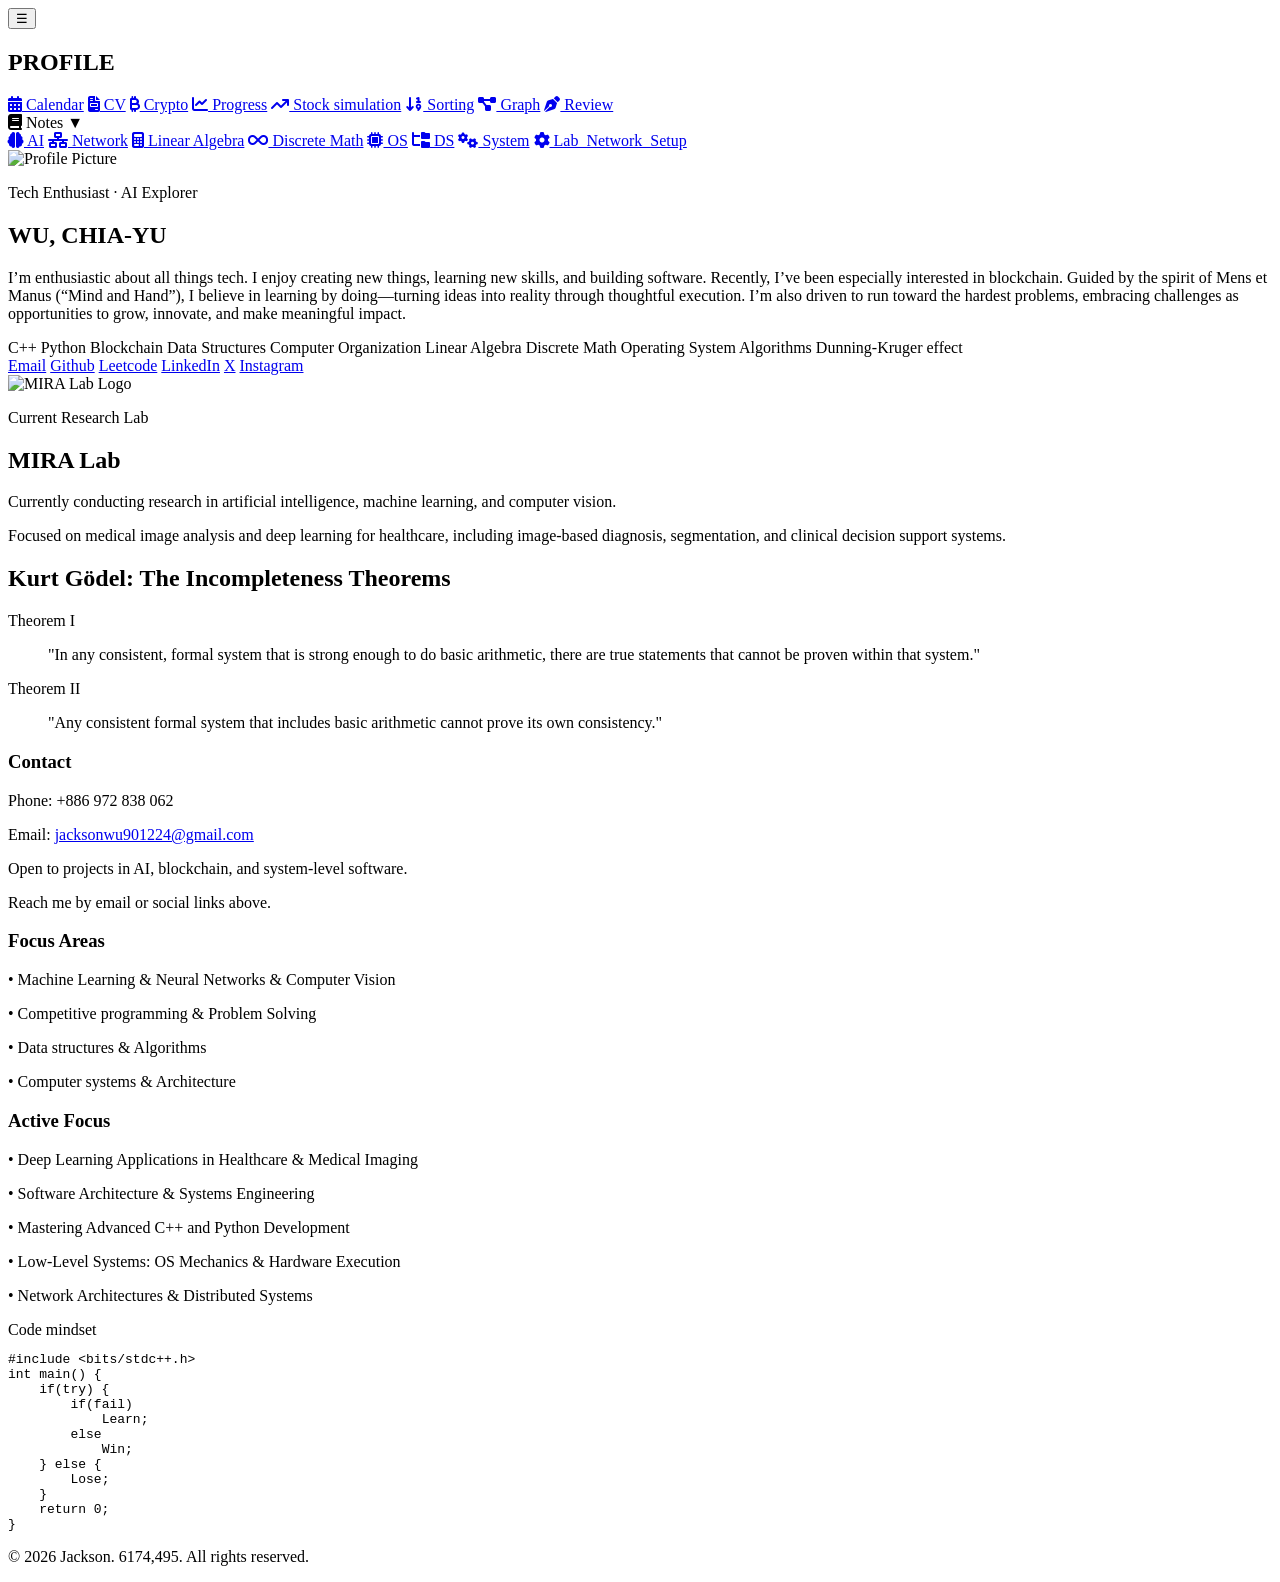
==== index.html @ 84490bc9 "lab network setup guide" ====
<!DOCTYPE html>
<html lang="zh-Hant">
<head>
    <meta charset="UTF-8">
    <meta name="viewport" content="width=device-width, initial-scale=1.0">
    <title>Profile</title>
    <link rel="icon" href="photo/kirpy-4.png">
    <link rel="stylesheet" href="css/styles.css">
    <link rel="stylesheet" href="https://cdnjs.cloudflare.com/ajax/libs/font-awesome/6.4.0/css/all.min.css">
</head>
<body>
    <div class="bg-orb orb-1"></div>
    <div class="bg-orb orb-2"></div>

    <header class="topbar">
        <button class="menu-button" onclick="toggleMenu(event)">☰</button>
        <h2>PROFILE</h2>
    </header>

    <div id="sidebar" class="sidebar">
        <a href="https://www.icloud.com/calendar/"><i class="fa-solid fa-calendar-days"></i> Calendar</a>
        <a href="html/cv.html"><i class="fa-solid fa-file-invoice"></i> CV</a>
        <a href="html/Crypto.html"><i class="fa-solid fa-bitcoin-sign"></i> Crypto</a>
        <a href="html/progress.html"><i class="fa-solid fa-chart-line"></i> Progress</a>
        <a href="html/dice.html"><i class="fa-solid fa-arrow-trend-up"></i> Stock simulation</a>
        <a href="html/sort.html"><i class="fa-solid fa-arrow-down-1-9"></i> Sorting</a>
        <a href="html/graph.html"><i class="fa-solid fa-diagram-project"></i> Graph</a>
        <a href="html/review.html"><i class="fa-solid fa-pen-nib"></i> Review</a>

        <div class="notes-section">
            <div class="notes-label" onclick="toggleNotes()">
                <i class="fa-solid fa-book"></i> Notes <span id="notes-arrow">▼</span>
            </div>
            <div id="notes-list" class="notes-list">
                <a href="notes/AI.html"><i class="fa-solid fa-brain"></i> AI</a>
                <a href="notes/network.pdf"><i class="fa-solid fa-network-wired"></i> Network</a>
                <a href="notes/LA.pdf"><i class="fa-solid fa-calculator"></i> Linear Algebra</a>
                <a href="notes/DM.pdf"><i class="fa-solid fa-infinity"></i> Discrete Math</a>
                <a href="notes/os.pdf"><i class="fa-solid fa-microchip"></i> OS</a>
                <a href="notes/DS.pdf"><i class="fa-solid fa-folder-tree"></i> DS</a>
                <a href="notes/system.pdf"><i class="fa-solid fa-gears"></i> System</a>
                <a href="notes/Lab_Network_Setup_Guide.pdf"><i class="fa-solid fa-gear"></i> Lab_Network_Setup</a>
            </div>
        </div>
    </div>

    <main id="main-content" class="main">
        <section class="hero card">
            <div class="profile-info">
                <div class="avatar-wrap">
                    <img src="photo/2026_4_25wuchiayu.jpg" alt="Profile Picture">
                    <span class="status-dot" title="Open to projects"></span>
                </div>

                <div class="hero-text">
                    <p class="eyebrow">Tech Enthusiast · AI Explorer</p>
                    <h1>WU, CHIA-YU</h1>
                    <p>
                       I’m enthusiastic about all things tech. I enjoy creating new things, learning new skills, and building software. Recently, I’ve been especially interested in blockchain. 
                       Guided by the spirit of Mens et Manus (“Mind and Hand”), I believe in learning by doing—turning ideas into reality through thoughtful execution. I’m also driven to run toward the hardest problems, 
                       embracing challenges as opportunities to grow, innovate, and make meaningful impact.
                    </p>

                    <div class="profile-meta">
                        <span class="pill">C++</span>
                        <span class="pill">Python</span>
                        <span class="pill">Blockchain</span>
                        <span class="pill">Data Structures</span>
                        <span class="pill">Computer Organization</span>
                        <span class="pill">Linear Algebra</span>
                        <span class="pill">Discrete Math</span>
                        <span class="pill">Operating System</span>
                        <span class="pill">Algorithms</span>
                        <span class="pill">Dunning-Kruger effect</span>
                    </div>

                    <div class="social-row">
                        <a class="ghost-btn" href="mailto:jacksonwu901224@gmail.com">Email</a>
                        <a class="ghost-btn" href="https://github.com/JacksonWu901224" target="_blank" rel="noopener noreferrer">Github</a>
                        <a class="ghost-btn" href="https://leetcode.com/u/JacksonWu0972/" target="_blank" rel="noopener noreferrer">Leetcode</a>
                        <a class="ghost-btn" href="https://www.linkedin.com/in/steven-wu-jr-b58956330/" target="_blank" rel="noopener noreferrer">LinkedIn</a>
                        <a class="ghost-btn" href="https://x.com/wu901224ADA" target="_blank" rel="noopener noreferrer">X</a>
                        <a class="ghost-btn" href="https://www.instagram.com/jacksonwu1224wmms/" target="_blank" rel="noopener noreferrer">Instagram</a>
                    </div>
                </div>
            </div>
        </section>

        <!-- MIRA -->
        <section class="card lab-card">
            <div class="lab-content">
                <img src="photo/MIRA.png" alt="MIRA Lab Logo" class="lab-logo">

                <div class="lab-text">
                    <p class="eyebrow">Current Research Lab</p>
                    <h2>MIRA Lab</h2>

                    <p>
                        Currently conducting research in artificial intelligence, machine learning,
                        and computer vision.
                    </p>

                    <p>
                        Focused on medical image analysis and deep learning for healthcare,
                        including image-based diagnosis, segmentation, and clinical decision support systems.
                    </p>
                </div>
            </div>
        </section>
        <!-- Kurt Gödel Theorems Card -->
        <section class="card theorem-card">
            <div class="theorem-header">
                <h2>Kurt Gödel: The Incompleteness Theorems</h2>
            </div>
            <div class="theorem-body">
                <div class="theorem-item">
                    <span class="theorem-badge">Theorem I</span>
                    <blockquote>
                        "In any consistent, formal system that is strong enough to do basic arithmetic, there are true statements that cannot be proven within that system."
                    </blockquote>
                </div>
                <div class="theorem-item">
                    <span class="theorem-badge">Theorem II</span>
                    <blockquote>
                        "Any consistent formal system that includes basic arithmetic cannot prove its own consistency."
                    </blockquote>
                </div>
            </div>
        </section>

        <section class="contact-grid">
            <div class="card contact-card">
                <h3>Contact</h3>
                <p>Phone: +886 972 838 062</p>
                <p>Email: <a href="mailto:jacksonwu901224@gmail.com">jacksonwu901224@gmail.com</a></p>
                <p>Open to projects in AI, blockchain, and system-level software.</p>
                <p>Reach me by email or social links above.</p>
            </div>

            <div class="card contact-card">
                <h3>Focus Areas</h3>
                <p>• Machine Learning & Neural Networks & Computer Vision</p>
                <p>• Competitive programming & Problem Solving</p>
                <p>• Data structures & Algorithms</p>
                <p>• Computer systems & Architecture</p>
            </div>

            <div class="card contact-card">
                <h3>Active Focus</h3>
                <p>• Deep Learning Applications in Healthcare & Medical Imaging</p>
                <p>• Software Architecture & Systems Engineering</p>
                <p>• Mastering Advanced C++ and Python Development</p>
                <p>• Low-Level Systems: OS Mechanics & Hardware Execution</p>
                <p>• Network Architectures & Distributed Systems</p>
            </div>

    <div class="card code-card">
        <div class="code-title">Code mindset</div>
        <pre><code><span class="blue">#include</span> &lt;bits/stdc++.h&gt;
<span class="blue">int</span> main() {
    if(<span class="purple">try</span>) {
        if(<span class="orange">fail</span>)
            <span class="green">Learn</span>;
        else
            <span class="bright-green">Win</span>;
    } else {
        <span class="red">Lose</span>;
    }
    return 0;
}</code></pre>
    </div>
</section>
    </main>

    <footer>
        <p>&copy; 2026 Jackson. 6174,495. All rights reserved.</p>
    </footer>

    <script src="javascript/script.js"></script>
</body>
</html>
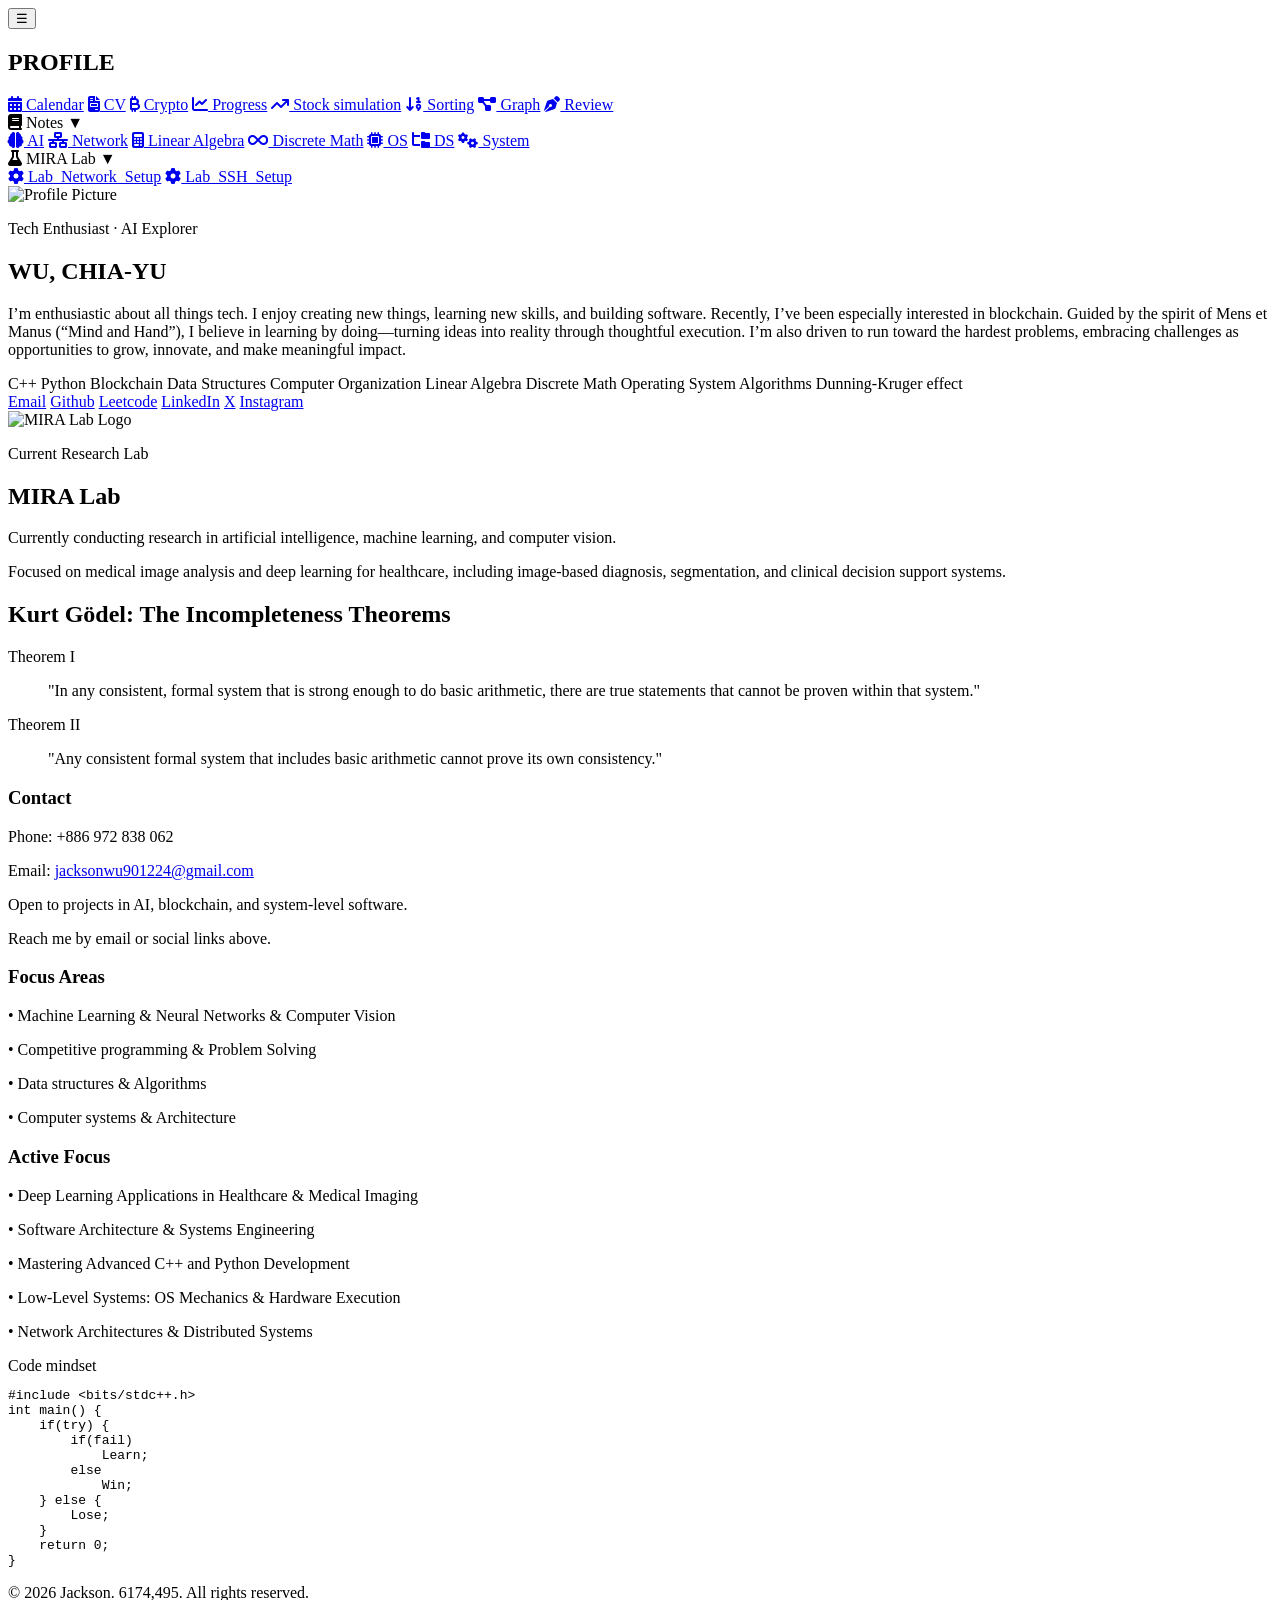
==== commit ce22e329: "add lab setup pdf" ====
--- a/index.html
+++ b/index.html
@@ -39,7 +39,14 @@
                 <a href="notes/os.pdf"><i class="fa-solid fa-microchip"></i> OS</a>
                 <a href="notes/DS.pdf"><i class="fa-solid fa-folder-tree"></i> DS</a>
                 <a href="notes/system.pdf"><i class="fa-solid fa-gears"></i> System</a>
-                <a href="notes/Lab_Network_Setup_Guide.pdf"><i class="fa-solid fa-gear"></i> Lab_Network_Setup</a>
+
+                <div class="notes-label" onclick="toggleMiraLab()">
+                    <i class="fa-solid fa-flask"></i> MIRA Lab <span id="miralab-arrow">▼</span>
+                </div>
+                <div id="miralab-list" class="notes-list">
+                    <a href="notes/Lab_Network_Setup_Guide.pdf"><i class="fa-solid fa-gear"></i> Lab_Network_Setup</a>
+                    <a href="notes/Lab_SSH_Setup_Guide.pdf"><i class="fa-solid fa-gear"></i> Lab_SSH_Setup</a>
+                </div>
             </div>
         </div>
     </div>
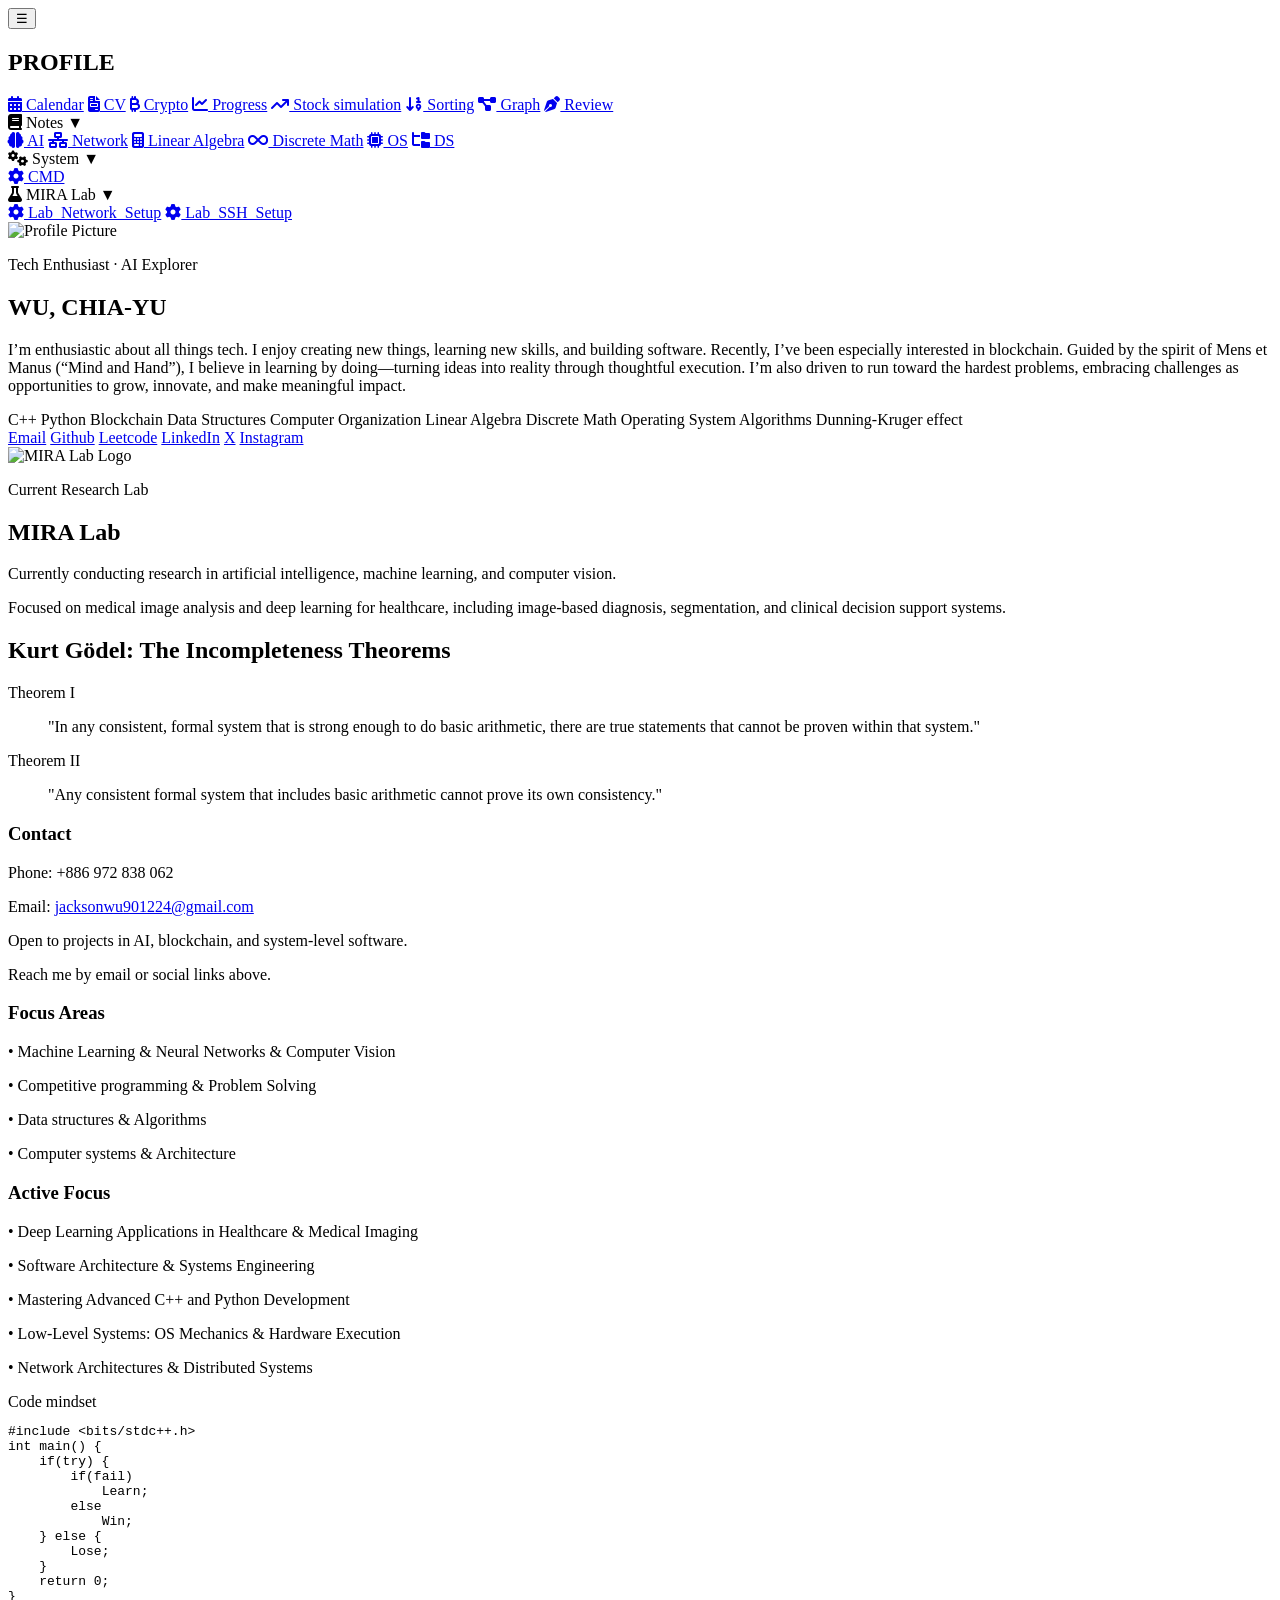
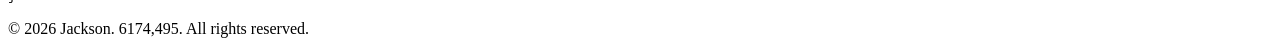
==== commit 6cdc164b: "add cmd_common_command.pdf" ====
--- a/index.html
+++ b/index.html
@@ -38,7 +38,13 @@
                 <a href="notes/DM.pdf"><i class="fa-solid fa-infinity"></i> Discrete Math</a>
                 <a href="notes/os.pdf"><i class="fa-solid fa-microchip"></i> OS</a>
                 <a href="notes/DS.pdf"><i class="fa-solid fa-folder-tree"></i> DS</a>
-                <a href="notes/system.pdf"><i class="fa-solid fa-gears"></i> System</a>
+                <div class="notes-label" onclick="toggleSystem()">
+                    <i class="fa-solid fa-gears"></i> System <span id="system-arrow">▼</span>
+                </div>
+
+                <div id="system-list" class="notes-list">
+                    <a href="notes/CMD_common_command.pdf"><i class="fa-solid fa-gear"></i> CMD </a>
+                </div>
 
                 <div class="notes-label" onclick="toggleMiraLab()">
                     <i class="fa-solid fa-flask"></i> MIRA Lab <span id="miralab-arrow">▼</span>
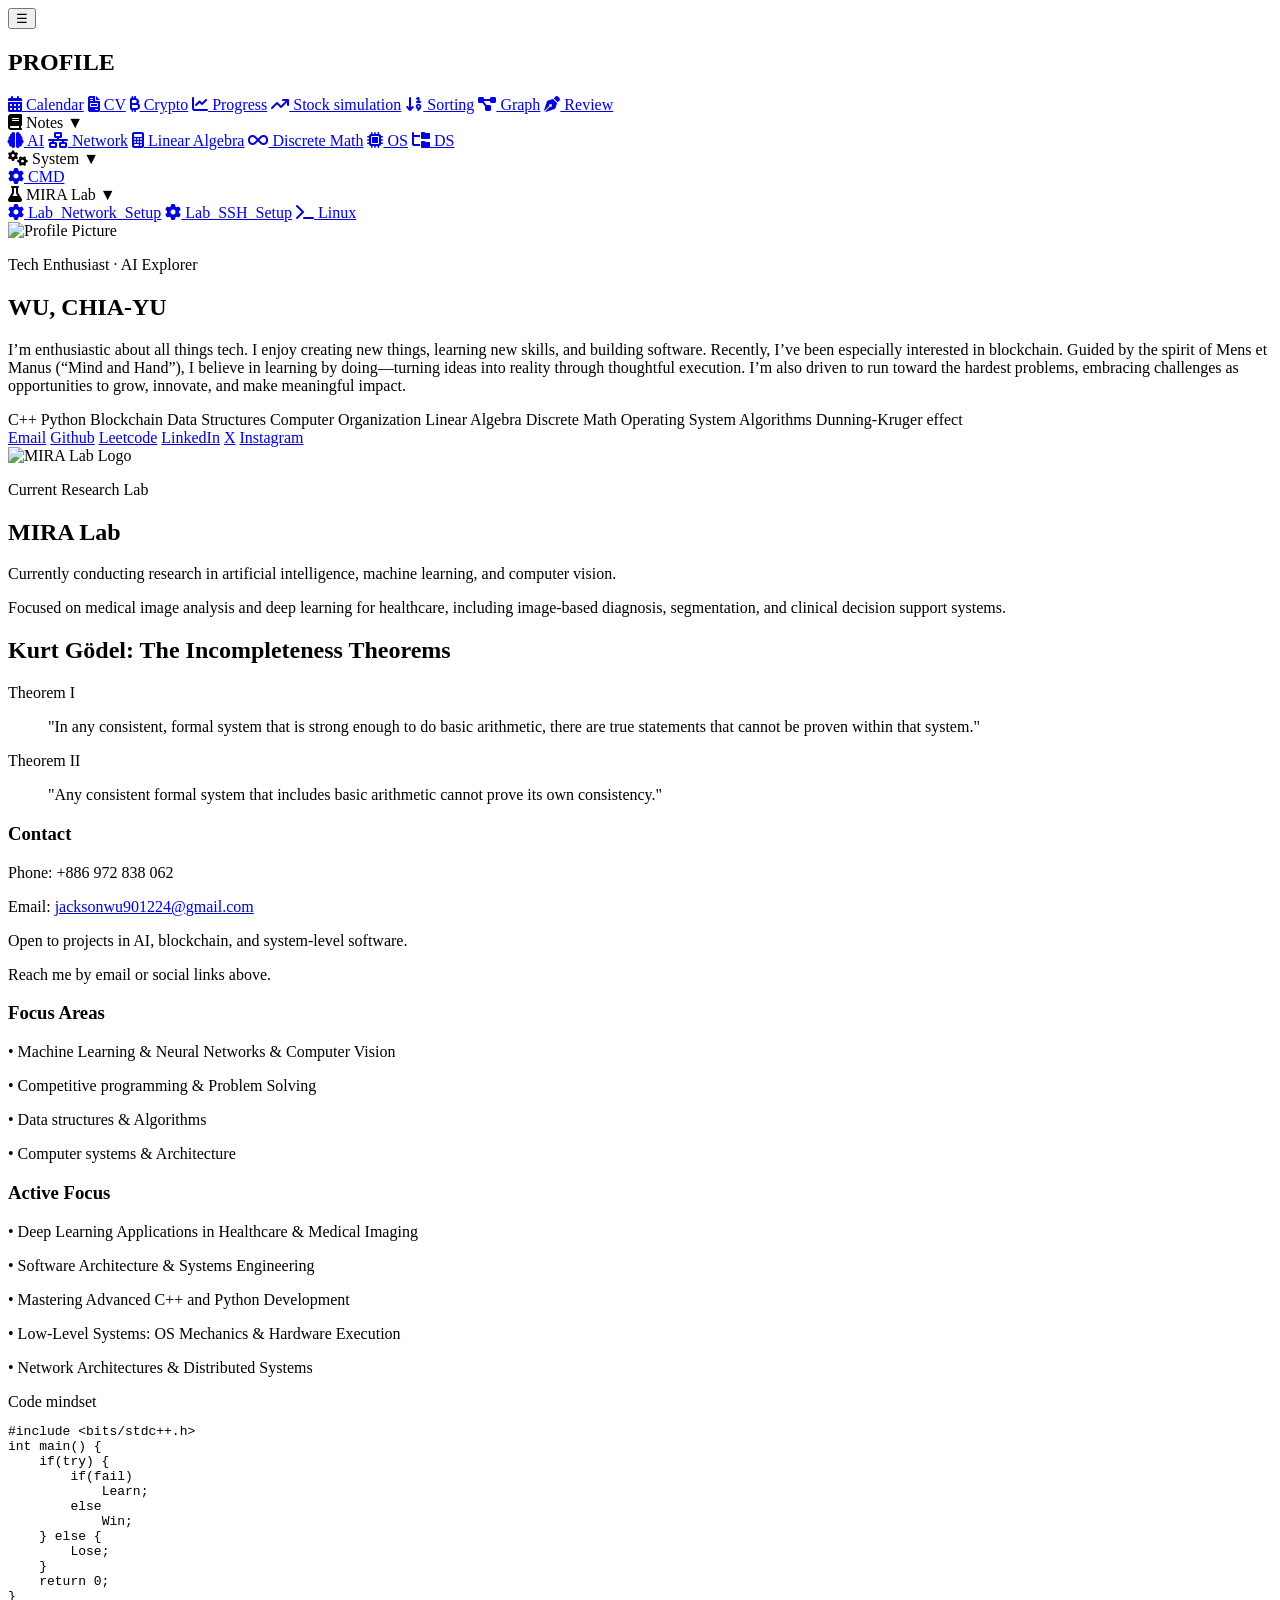
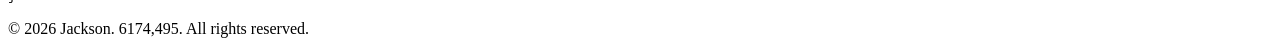
==== commit 2cda9c86: "add linux common commands" ====
--- a/index.html
+++ b/index.html
@@ -52,6 +52,7 @@
                 <div id="miralab-list" class="notes-list">
                     <a href="notes/Lab_Network_Setup_Guide.pdf"><i class="fa-solid fa-gear"></i> Lab_Network_Setup</a>
                     <a href="notes/Lab_SSH_Setup_Guide.pdf"><i class="fa-solid fa-gear"></i> Lab_SSH_Setup</a>
+                    <a href="notes/linux_common_commands.pdf"><i class="fa-solid fa-terminal"></i> Linux</a>
                 </div>
             </div>
         </div>
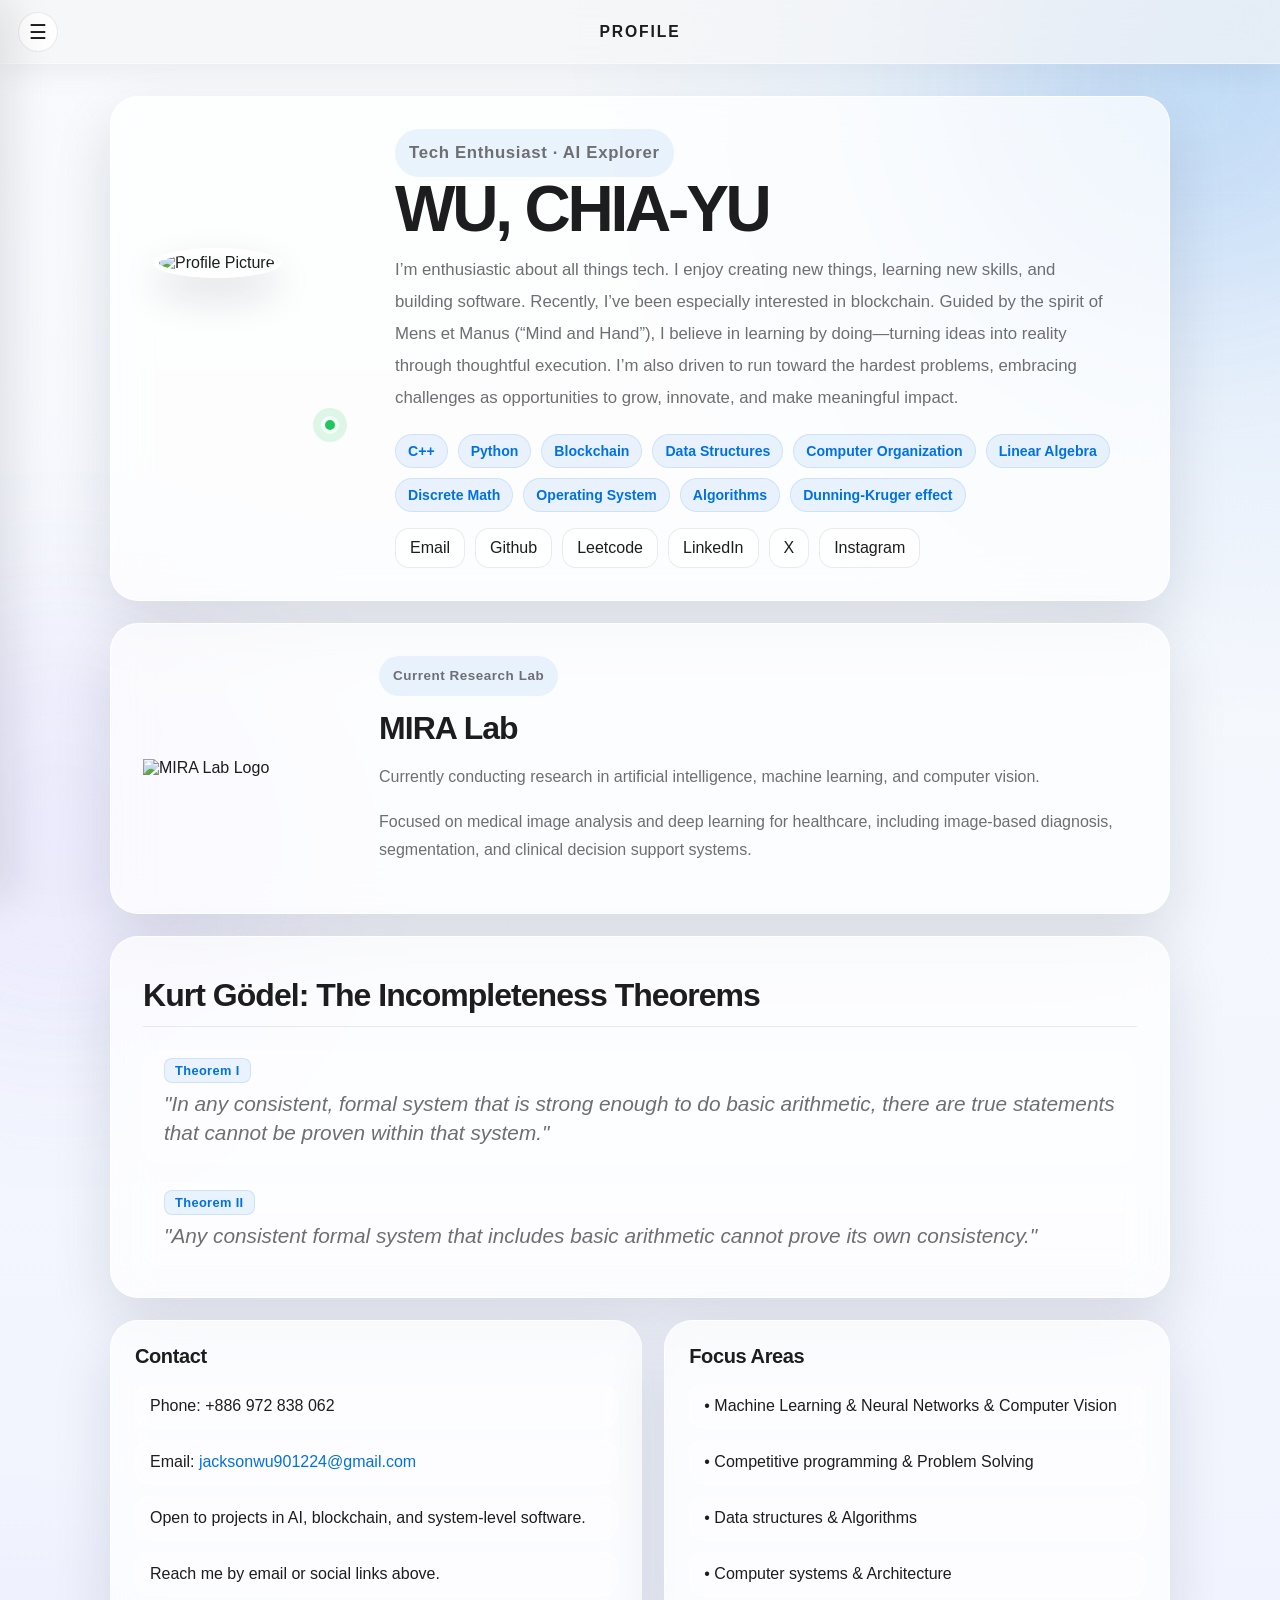
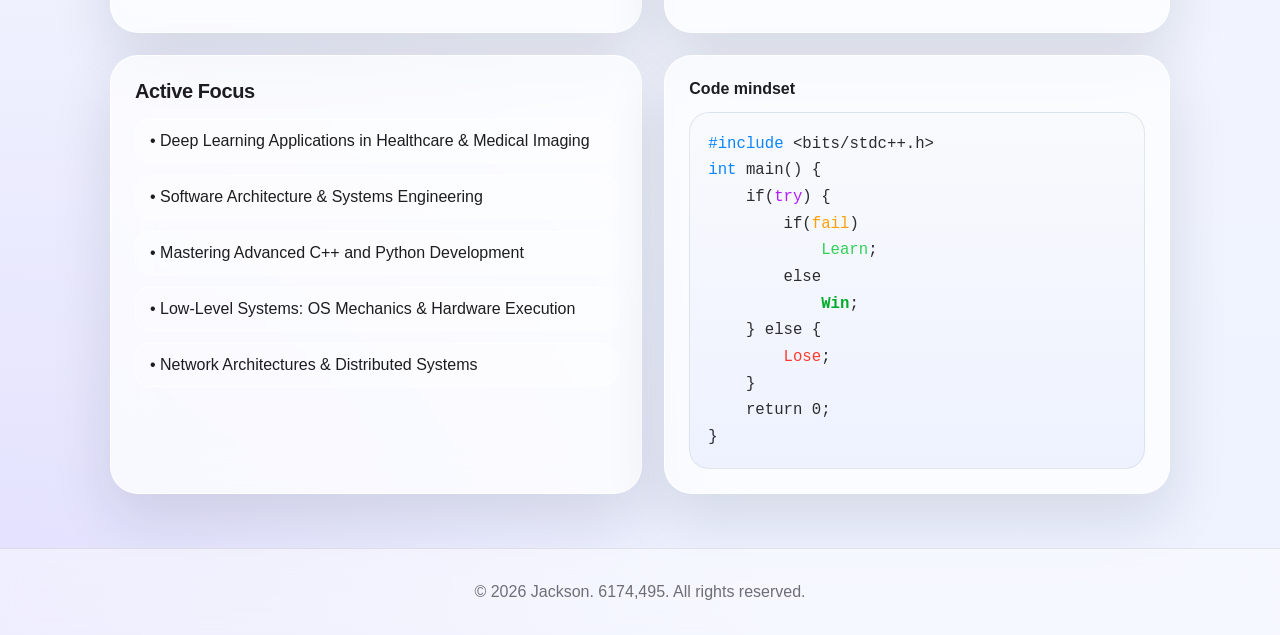
==== commit 734162d6: "redesign CV and sidebar, update to NCHU master" ====
--- a/index.html
+++ b/index.html
@@ -17,46 +17,52 @@
         <h2>PROFILE</h2>
     </header>
 
-    <div id="sidebar" class="sidebar">
-        <a href="https://www.icloud.com/calendar/"><i class="fa-solid fa-calendar-days"></i> Calendar</a>
-        <a href="html/cv.html"><i class="fa-solid fa-file-invoice"></i> CV</a>
-        <a href="html/Crypto.html"><i class="fa-solid fa-bitcoin-sign"></i> Crypto</a>
-        <a href="html/progress.html"><i class="fa-solid fa-chart-line"></i> Progress</a>
-        <a href="html/dice.html"><i class="fa-solid fa-arrow-trend-up"></i> Stock simulation</a>
-        <a href="html/sort.html"><i class="fa-solid fa-arrow-down-1-9"></i> Sorting</a>
-        <a href="html/graph.html"><i class="fa-solid fa-diagram-project"></i> Graph</a>
-        <a href="html/review.html"><i class="fa-solid fa-pen-nib"></i> Review</a>
-
-        <div class="notes-section">
-            <div class="notes-label" onclick="toggleNotes()">
-                <i class="fa-solid fa-book"></i> Notes <span id="notes-arrow">▼</span>
-            </div>
-            <div id="notes-list" class="notes-list">
-                <a href="notes/AI.html"><i class="fa-solid fa-brain"></i> AI</a>
-                <a href="notes/network.pdf"><i class="fa-solid fa-network-wired"></i> Network</a>
-                <a href="notes/LA.pdf"><i class="fa-solid fa-calculator"></i> Linear Algebra</a>
-                <a href="notes/DM.pdf"><i class="fa-solid fa-infinity"></i> Discrete Math</a>
-                <a href="notes/os.pdf"><i class="fa-solid fa-microchip"></i> OS</a>
-                <a href="notes/DS.pdf"><i class="fa-solid fa-folder-tree"></i> DS</a>
-                <div class="notes-label" onclick="toggleSystem()">
-                    <i class="fa-solid fa-gears"></i> System <span id="system-arrow">▼</span>
-                </div>
-
-                <div id="system-list" class="notes-list">
-                    <a href="notes/CMD_common_command.pdf"><i class="fa-solid fa-gear"></i> CMD </a>
-                </div>
-
-                <div class="notes-label" onclick="toggleMiraLab()">
-                    <i class="fa-solid fa-flask"></i> MIRA Lab <span id="miralab-arrow">▼</span>
-                </div>
-                <div id="miralab-list" class="notes-list">
-                    <a href="notes/Lab_Network_Setup_Guide.pdf"><i class="fa-solid fa-gear"></i> Lab_Network_Setup</a>
-                    <a href="notes/Lab_SSH_Setup_Guide.pdf"><i class="fa-solid fa-gear"></i> Lab_SSH_Setup</a>
-                    <a href="notes/linux_common_commands.pdf"><i class="fa-solid fa-terminal"></i> Linux</a>
-                </div>
+    <aside id="sidebar" class="sidebar" aria-label="Site menu">
+        <div class="side-profile">
+            <img src="photo/2026_4_25wuchiayu.jpg" alt="">
+            <div>
+                <strong>WU, CHIA-YU</strong>
+                <span>M.S. · NCHU CSIE · MIRA Lab</span>
             </div>
         </div>
-    </div>
+
+        <nav class="side-nav">
+            <p class="side-label">Main</p>
+            <a href="html/cv.html"><i class="fa-solid fa-file-invoice"></i><span>CV</span></a>
+            <a href="https://www.icloud.com/calendar/"><i class="fa-solid fa-calendar-days"></i><span>Calendar</span></a>
+
+            <p class="side-label">Projects</p>
+            <a href="html/Crypto.html"><i class="fa-solid fa-bitcoin-sign"></i><span>Crypto</span></a>
+            <a href="html/progress.html"><i class="fa-solid fa-chart-line"></i><span>Progress</span></a>
+            <a href="html/dice.html"><i class="fa-solid fa-arrow-trend-up"></i><span>Stock simulation</span></a>
+            <a href="html/sort.html"><i class="fa-solid fa-arrow-down-1-9"></i><span>Sorting</span></a>
+            <a href="html/graph.html"><i class="fa-solid fa-diagram-project"></i><span>Graph</span></a>
+            <a href="html/review.html"><i class="fa-solid fa-pen-nib"></i><span>Review</span></a>
+
+            <p class="side-label">Library</p>
+            <details class="side-group">
+                <summary><i class="fa-solid fa-book"></i><span>Notes</span></summary>
+                <div class="side-sub">
+                    <a href="notes/AI.html"><i class="fa-solid fa-brain"></i><span>AI</span></a>
+                    <a href="notes/network.pdf"><i class="fa-solid fa-network-wired"></i><span>Network</span></a>
+                    <a href="notes/LA.pdf"><i class="fa-solid fa-calculator"></i><span>Linear Algebra</span></a>
+                    <a href="notes/DM.pdf"><i class="fa-solid fa-infinity"></i><span>Discrete Math</span></a>
+                    <a href="notes/os.pdf"><i class="fa-solid fa-microchip"></i><span>OS</span></a>
+                    <a href="notes/DS.pdf"><i class="fa-solid fa-folder-tree"></i><span>DS</span></a>
+                    <a href="notes/CMD_common_command.pdf"><i class="fa-solid fa-gear"></i><span>CMD</span></a>
+                </div>
+            </details>
+
+            <details class="side-group">
+                <summary><i class="fa-solid fa-flask"></i><span>MIRA Lab</span></summary>
+                <div class="side-sub">
+                    <a href="notes/Lab_Network_Setup_Guide.pdf"><i class="fa-solid fa-gear"></i><span>Lab Network Setup</span></a>
+                    <a href="notes/Lab_SSH_Setup_Guide.pdf"><i class="fa-solid fa-key"></i><span>Lab SSH Setup</span></a>
+                    <a href="notes/linux_common_commands.pdf"><i class="fa-solid fa-terminal"></i><span>Linux</span></a>
+                </div>
+            </details>
+        </nav>
+    </aside>
 
     <main id="main-content" class="main">
         <section class="hero card">
--- a/css/styles.css
+++ b/css/styles.css
@@ -0,0 +1,768 @@
+:root{
+    --bg: #f5f5f7;
+    --card: rgba(255,255,255,0.72);
+    --card-solid: #ffffff;
+    --text: #1d1d1f;
+    --muted: #6e6e73;
+    --line: rgba(0,0,0,0.08);
+    --shadow: 0 18px 50px rgba(0,0,0,0.08);
+    --accent: #0071e3;
+    --accent-hover: #005bb5;
+    --sidebar-width: 300px;
+}
+
+*{
+    box-sizing: border-box;
+}
+
+html{
+    scroll-behavior: smooth;
+}
+
+body{
+    margin: 0;
+    font-family: -apple-system, BlinkMacSystemFont, "Segoe UI", Roboto, "Helvetica Neue", Arial, sans-serif;
+    background:
+        radial-gradient(circle at top, rgba(255,255,255,0.95), transparent 35%),
+        linear-gradient(180deg, #f8f8fa 0%, #f5f5f7 100%);
+    color: var(--text);
+    min-height: 100vh;
+}
+
+/* top bar */
+.topbar{
+    position: fixed;
+    top: 0;
+    left: 0;
+    width: 100%;
+    height: 64px;
+    display: flex;
+    align-items: center;
+    justify-content: center;
+    background: rgba(245,245,247,0.78);
+    backdrop-filter: blur(18px);
+    border-bottom: 1px solid var(--line);
+    z-index: 1000;
+}
+
+.topbar h2{
+    margin: 0;
+    font-size: 0.98rem;
+    font-weight: 600;
+    letter-spacing: 0.12em;
+    color: var(--text);
+}
+
+.menu-button{
+    position: absolute;
+    left: 18px;
+    top: 12px;
+    width: 40px;
+    height: 40px;
+    border: 1px solid var(--line);
+    border-radius: 999px;
+    background: rgba(255,255,255,0.75);
+    color: var(--text);
+    font-size: 20px;
+    cursor: pointer;
+    transition: transform .2s ease, background .2s ease, box-shadow .2s ease;
+}
+
+.menu-button:hover{
+    transform: scale(1.03);
+    background: rgba(255,255,255,0.95);
+    box-shadow: 0 10px 24px rgba(0,0,0,0.08);
+}
+
+/* sidebar */
+.sidebar{
+    position: fixed;
+    top: 0;
+    left: 0;
+    width: var(--sidebar-width);
+    height: 100%;
+    padding: 76px 14px 20px;
+    background: rgba(255,255,255,0.92);
+    backdrop-filter: blur(18px);
+    border-right: 1px solid var(--line);
+    box-shadow: 12px 0 40px rgba(0,0,0,0.08);
+    transform: translateX(-100%);
+    transition: transform .32s ease;
+    z-index: 1100;
+    overflow-y: auto;
+}
+
+.sidebar.open{
+    transform: translateX(0);
+}
+
+.side-profile{
+    display: flex;
+    align-items: center;
+    gap: 12px;
+    padding: 12px;
+    margin-bottom: 6px;
+    border-radius: 16px;
+    background: rgba(0,113,227,0.06);
+}
+
+.side-profile img{
+    width: 46px;
+    height: 46px;
+    border-radius: 50%;
+    object-fit: cover;
+    object-position: center 10%;
+    border: 2px solid #fff;
+    box-shadow: 0 4px 12px rgba(0,0,0,0.12);
+}
+
+.side-profile strong{
+    display: block;
+    font-size: 0.95rem;
+    letter-spacing: 0.02em;
+}
+
+.side-profile span{
+    display: block;
+    font-size: 0.75rem;
+    color: var(--muted);
+}
+
+.side-label{
+    margin: 18px 12px 6px;
+    font-size: 0.7rem;
+    font-weight: 700;
+    letter-spacing: 0.12em;
+    text-transform: uppercase;
+    color: var(--muted);
+}
+
+.sidebar a,
+.side-group summary{
+    display: flex;
+    align-items: center;
+    gap: 12px;
+    padding: 9px 12px;
+    margin: 2px 0;
+    color: var(--text);
+    font-size: 0.95rem;
+    text-decoration: none;
+    border-radius: 12px;
+    cursor: pointer;
+    transition: background .18s ease, color .18s ease;
+}
+
+.sidebar a:hover,
+.side-group summary:hover{
+    background: rgba(0,113,227,0.08);
+    color: var(--accent);
+}
+
+.sidebar a i,
+.side-group summary i{
+    flex: 0 0 30px;
+    height: 30px;
+    display: grid;
+    place-items: center;
+    font-size: 0.85rem;
+    color: var(--accent);
+    background: rgba(0,113,227,0.10);
+    border-radius: 9px;
+}
+
+.side-group summary{
+    list-style: none;
+}
+
+.side-group summary::-webkit-details-marker{
+    display: none;
+}
+
+.side-group summary::after{
+    content: "+054";
+    font-family: "Font Awesome 6 Free";
+    font-weight: 900;
+    font-size: 0.65rem;
+    margin-left: auto;
+    color: var(--muted);
+    transition: transform .2s ease;
+}
+
+.side-group[open] > summary::after{
+    transform: rotate(90deg);
+}
+
+.side-sub{
+    margin: 2px 0 6px 26px;
+    padding-left: 8px;
+    border-left: 2px solid var(--line);
+}
+
+.side-sub a{
+    padding: 7px 10px;
+    font-size: 0.9rem;
+    color: var(--muted);
+}
+
+.side-sub a i{
+    flex-basis: 26px;
+    height: 26px;
+    font-size: 0.75rem;
+}
+
+/* main */
+.main{
+    max-width: 1100px;
+    margin: 0 auto;
+    padding: 96px 20px 30px;
+    transition: transform .32s ease;
+}
+
+.main.shift{
+    transform:  translateX(var(--sidebar-width));
+}
+
+.card{
+    background: var(--card);
+    border: 1px solid rgba(255,255,255,0.7);
+    border-radius: 28px;
+    box-shadow: var(--shadow);
+    backdrop-filter: blur(16px);
+}
+
+/*MIRA lab*/
+.lab-card{
+    margin-bottom:22px;
+    padding:32px;
+}
+
+.lab-content{
+    display:flex;
+    align-items:center;
+    gap:36px;
+    flex-wrap:wrap;
+}
+
+.lab-logo{
+    width:200px;
+    max-width:100%;
+    height:auto;
+    object-fit:contain;
+}
+
+.lab-text{
+    flex:1;
+    min-width:300px;
+}
+
+.lab-text h2{
+    margin:0 0 12px;
+    font-size:2rem;
+    letter-spacing:-0.03em;
+}
+
+.lab-text p{
+    color:var(--muted);
+    line-height:1.8;
+}
+
+/* hero */
+.hero{
+    padding: 28px;
+    margin-bottom: 22px;
+}
+
+.profile-info{
+    display: grid;
+    grid-template-columns: 180px 1fr;
+    gap: 28px;
+    align-items: center;
+}
+
+.profile-info img{
+    width: 180px;
+    height: 180px;
+    object-fit: cover;
+    object-position: center 10%;
+
+    border-radius: 50%;
+    box-shadow: 0 10px 30px rgba(0,0,0,0.12);
+}
+
+.eyebrow{
+    display: inline-block;
+    margin: 0 0 12px;
+    padding: 7px 12px;
+    border-radius: 999px;
+    background: rgba(0,113,227,0.08);
+    color: var(--accent);
+    font-size: 0.85rem;
+    font-weight: 600;
+    letter-spacing: 0.03em;
+}
+
+.hero-text h1{
+    margin: 0 0 12px;
+    font-size: clamp(2.2rem, 5vw, 4rem);
+    line-height: 1.02;
+    letter-spacing: -0.04em;
+    color: var(--text);
+}
+
+.hero-text p{
+    margin: 0;
+    max-width: 720px;
+    color: var(--muted);
+    font-size: 1.06rem;
+    line-height: 1.9;
+}
+
+/* grid */
+.contact-grid{
+    display: grid;
+    grid-template-columns: 1fr 0.95fr;
+    gap: 22px;
+}
+
+.contact-card,
+.code-card{
+    padding: 24px;
+}
+
+.contact-card h3{
+    margin: 0 0 16px;
+    font-size: 1.25rem;
+    letter-spacing: -0.02em;
+}
+
+.contact-card p{
+    margin: 12px 0;
+    color: var(--text);
+}
+
+.contact-card a{
+    color: var(--accent);
+    text-decoration: none;
+}
+
+.contact-card a:hover{
+    text-decoration: underline;
+}
+
+.code-title{
+    margin-bottom: 14px;
+    font-weight: 600;
+    color: var(--text);
+}
+
+pre{
+    margin: 0;
+    padding: 18px;
+    border-radius: 20px;
+    background: #f2f2f7;
+    overflow-x: auto;
+    border: 1px solid var(--line);
+}
+
+code{
+    font-family: "SF Mono", Consolas, monospace;
+    font-size: 0.98rem;
+    line-height: 1.7;
+    color: #2c2c2e;
+}
+
+.blue{ color:#0a84ff; }
+.purple{ color:#b21bfe; }
+.orange{ color:#ff9f0a; }
+.green{ color:#30d158; }
+.bright-green{ color:#00ac2b; font-weight:700; }
+.red{ color:#ff3b30; }
+
+/* ==========================================
+   Kurt Gödel Theorems Card Styles
+   ========================================== */
+.theorem-card { 
+    margin-bottom: 22px; 
+    padding: 32px; 
+} 
+
+.theorem-header { 
+    margin-bottom: 24px; 
+    border-bottom: 1px solid var(--line); 
+    padding-bottom: 12px; 
+} 
+
+.theorem-header h2 { 
+    margin: 8px 0 0; 
+    font-size: 2rem; 
+    letter-spacing: -0.03em; 
+    color: var(--text); 
+} 
+
+.theorem-body { 
+    display: flex; 
+    flex-direction: column; 
+    gap: 20px; 
+} 
+
+.theorem-item { 
+    /* 縮減上下內襯墊，改為 flex 排版以便緊湊控制 */
+    padding: 5px 20px 14px; 
+    border-radius: 18px; 
+    background: rgba(255, 255, 255, 0.34); 
+    border: 1px solid rgba(255, 255, 255, 0.42); 
+    display: flex;
+    flex-direction: column;
+    align-items: flex-start; /* 讓 badge 不會被撐滿 */
+} 
+
+.theorem-badge { 
+    display: inline-block; 
+    padding: 4px 10px; 
+    background: rgba(0, 113, 227, 0.08); 
+    color: var(--accent); 
+    border-radius: 8px; 
+    font-size: 0.8rem; 
+    font-weight: 700; 
+    letter-spacing: 0.03em; 
+    margin-top: 1px;     /* 控制 badge 距離卡片最上緣的微小間距 */
+    margin-bottom: 6px;  /* 控制 badge 與下方文字的距離 */
+    border: 1px solid rgba(0, 113, 227, 0.12); 
+} 
+
+.theorem-item blockquote { 
+    font-style: italic; 
+    color: var(--muted); 
+    font-size: 1.3rem; 
+    line-height: 1.4; 
+    padding-left: 0; 
+    margin: 0; 
+}
+
+/* 響應式手機板調整 */
+@media (max-width: 480px) {
+    .theorem-card {
+        padding: 18px;
+    }
+    .theorem-header h2 {
+        font-size: 1.5rem;
+    }
+    .theorem-item blockquote {
+        font-size: 0.95rem;
+    }
+}
+
+/* footer */
+footer{
+    margin-top: 24px;
+    padding: 18px 12px;
+    text-align: center;
+    color: var(--muted);
+    border-top: 1px solid var(--line);
+    background: rgba(255,255,255,0.55);
+}
+@media (max-width: 1024px) {
+    .main {
+        max-width: 100%;
+        padding: 96px 16px 30px;
+    }
+
+    .contact-grid {
+        grid-template-columns: 1fr;
+    }
+
+    .profile-info {
+        grid-template-columns: 140px 1fr;
+        gap: 20px;
+    }
+
+    .profile-info img {
+        width: 140px;
+        height: 140px;
+    }
+}
+@media (max-width: 768px) {
+    .main.shift {
+        transform: translateX(0);
+    }
+
+    .sidebar {
+        width: 260px;
+    }
+
+    .profile-info {
+        grid-template-columns: 1fr;
+        text-align: center;
+    }
+
+    .profile-info img {
+        margin: 0 auto;
+    }
+
+    .hero {
+        padding: 20px;
+    }
+
+    .hero-text h1 {
+        font-size: 2rem;
+    }
+
+    pre {
+        font-size: 0.85rem;
+    }
+}
+@media (max-width: 480px) {
+    :root {
+        --sidebar-width: 150px;
+    }
+
+    .topbar {
+        height: 56px;
+    }
+
+    .menu-button {
+        width: 36px;
+        height: 36px;
+        left: 12px;
+        top: 10px;
+        font-size: 18px;
+    }
+
+    .hero-text p {
+        font-size: 0.95rem;
+        line-height: 1.7;
+    }
+
+    .card {
+        border-radius: 18px;
+    }
+
+    .contact-card,
+    .code-card {
+        padding: 18px;
+    }
+}
+:root{
+    --accent-2: #8b5cf6;
+}
+
+body{
+    position: relative;
+    overflow-x: hidden;
+    background:
+        radial-gradient(circle at top right, rgba(0,113,227,0.14), transparent 28%),
+        radial-gradient(circle at bottom left, rgba(139,92,246,0.12), transparent 30%),
+        linear-gradient(180deg, #f8fafc 0%, #eef2ff 100%);
+}
+
+body::before{
+    content: "";
+    position: fixed;
+    inset: 0;
+    pointer-events: none;
+    background-image:
+        linear-gradient(rgba(255,255,255,0.35) 1px, transparent 1px),
+        linear-gradient(90deg, rgba(255,255,255,0.35) 1px, transparent 1px);
+    background-size: 64px 64px;
+    opacity: 0.22;
+    mask: linear-gradient(180deg, rgba(0,0,0,0.8), transparent 85%);
+}
+
+.bg-orb{
+    position: fixed;
+    border-radius: 50%;
+    filter: blur(90px);
+    pointer-events: none;
+    z-index: -1;
+    opacity: 0.6;
+}
+
+.orb-1{
+    width: 420px;
+    height: 420px;
+    top: -130px;
+    right: -120px;
+    background: rgba(0,113,227,0.18);
+}
+
+.orb-2{
+    width: 460px;
+    height: 460px;
+    bottom: -160px;
+    left: -170px;
+    background: rgba(139,92,246,0.12);
+}
+
+.topbar{
+    background: rgba(245,245,247,0.68);
+    border-bottom: 1px solid rgba(255,255,255,0.5);
+    box-shadow: 0 8px 30px rgba(15,23,42,0.06);
+}
+
+.sidebar{
+    background: rgba(255,255,255,0.86);
+    box-shadow: 12px 0 40px rgba(15,23,42,0.10);
+}
+
+.card{
+    background: rgba(255,255,255,0.72);
+    border: 1px solid rgba(255,255,255,0.78);
+    box-shadow: 0 24px 60px rgba(15,23,42,0.12);
+    backdrop-filter: blur(18px);
+    transition: transform .24s ease, box-shadow .24s ease;
+}
+
+.card:hover{
+    transform: translateY(-4px);
+    box-shadow: 0 30px 70px rgba(15,23,42,0.16);
+}
+
+.hero{
+    padding: 32px;
+}
+
+.profile-info{
+    display: grid;
+    grid-template-columns: 220px 1fr;
+    gap: 32px;
+    align-items: center;
+}
+
+.avatar-wrap{
+    position: relative;
+    width: 200px;
+    height: 200px;
+    margin: 0 auto;
+}
+
+.avatar-wrap img{
+    width: 100%;
+    height: 100%;
+    object-fit: cover;
+    object-position: center 10%;
+    border-radius: 50%;
+    border: 6px solid rgba(255,255,255,0.88);
+    box-shadow: 0 18px 40px rgba(15,23,42,0.14);
+}
+
+.status-dot{
+    position: absolute;
+    right: 14px;
+    bottom: 14px;
+    width: 18px;
+    height: 18px;
+    border-radius: 50%;
+    background: #22c55e;
+    border: 4px solid rgba(255,255,255,0.95);
+    box-shadow: 0 0 0 8px rgba(34,197,94,0.14);
+}
+
+.eyebrow{
+    display: inline-block;
+    margin: 0 0 14px;
+    padding: 8px 14px;
+    border-radius: 999px;
+    background: rgba(0,113,227,0.08);
+    color: var(--accent);
+    font-size: 0.84rem;
+    font-weight: 700;
+    letter-spacing: 0.04em;
+}
+
+.hero-text h1{
+    margin: 0 0 12px;
+    font-size: clamp(2.2rem, 5vw, 4.1rem);
+    line-height: 1.02;
+    letter-spacing: -0.05em;
+}
+
+.hero-text p{
+    margin: 0;
+    max-width: 720px;
+    color: var(--muted);
+    font-size: 1.05rem;
+    line-height: 1.9;
+}
+
+.profile-meta{
+    display: flex;
+    flex-wrap: wrap;
+    gap: 10px;
+    margin-top: 20px;
+}
+
+.pill{
+    display: inline-flex;
+    align-items: center;
+    padding: 8px 12px;
+    border-radius: 999px;
+    background: rgba(0,113,227,0.08);
+    color: var(--accent);
+    font-size: 0.88rem;
+    font-weight: 600;
+    border: 1px solid rgba(0,113,227,0.12);
+}
+
+.social-row{
+    display: flex;
+    flex-wrap: wrap;
+    gap: 10px;
+    margin-top: 16px;
+}
+
+.ghost-btn{
+    display: inline-flex;
+    align-items: center;
+    padding: 10px 14px;
+    border-radius: 14px;
+    text-decoration: none;
+    color: var(--text);
+    border: 1px solid var(--line);
+    background: rgba(255,255,255,0.58);
+    transition: transform .18s ease, background .18s ease, border-color .18s ease;
+}
+
+.ghost-btn:hover{
+    transform: translateY(-2px);
+    background: rgba(255,255,255,0.96);
+    border-color: rgba(0,113,227,0.22);
+}
+
+.contact-card p{
+    padding: 12px 14px;
+    border-radius: 14px;
+    background: rgba(255,255,255,0.34);
+    border: 1px solid rgba(255,255,255,0.42);
+}
+
+pre{
+    background: linear-gradient(180deg, #f8fafc 0%, #eef2ff 100%);
+    border: 1px solid rgba(148,163,184,0.22);
+}
+
+footer{
+    background: rgba(255,255,255,0.45);
+    backdrop-filter: blur(16px);
+}
+
+@media (max-width: 768px){
+    .profile-info{
+        grid-template-columns: 1fr;
+        text-align: center;
+    }
+
+    .avatar-wrap{
+        width: 160px;
+        height: 160px;
+    }
+
+    .profile-meta,
+    .social-row{
+        justify-content: center;
+    }
+
+    .hero{
+        padding: 22px;
+    }
+}
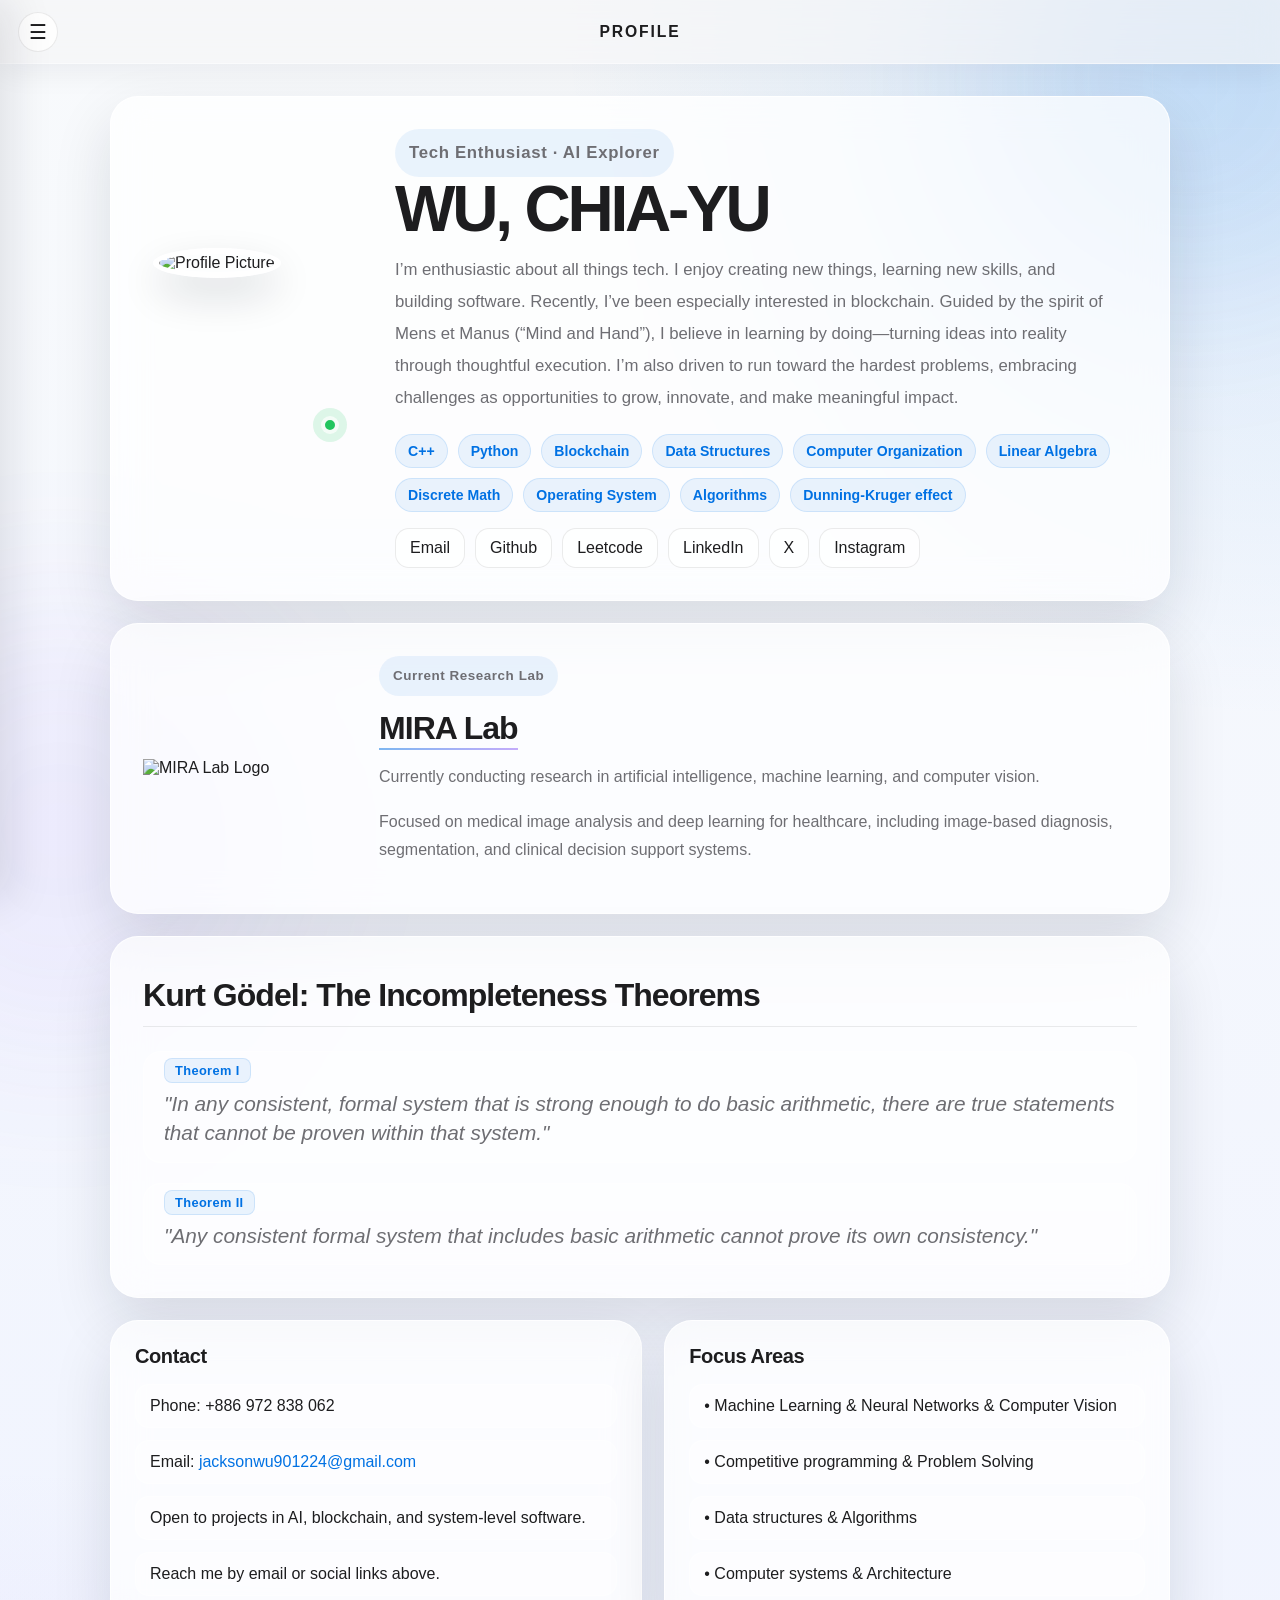
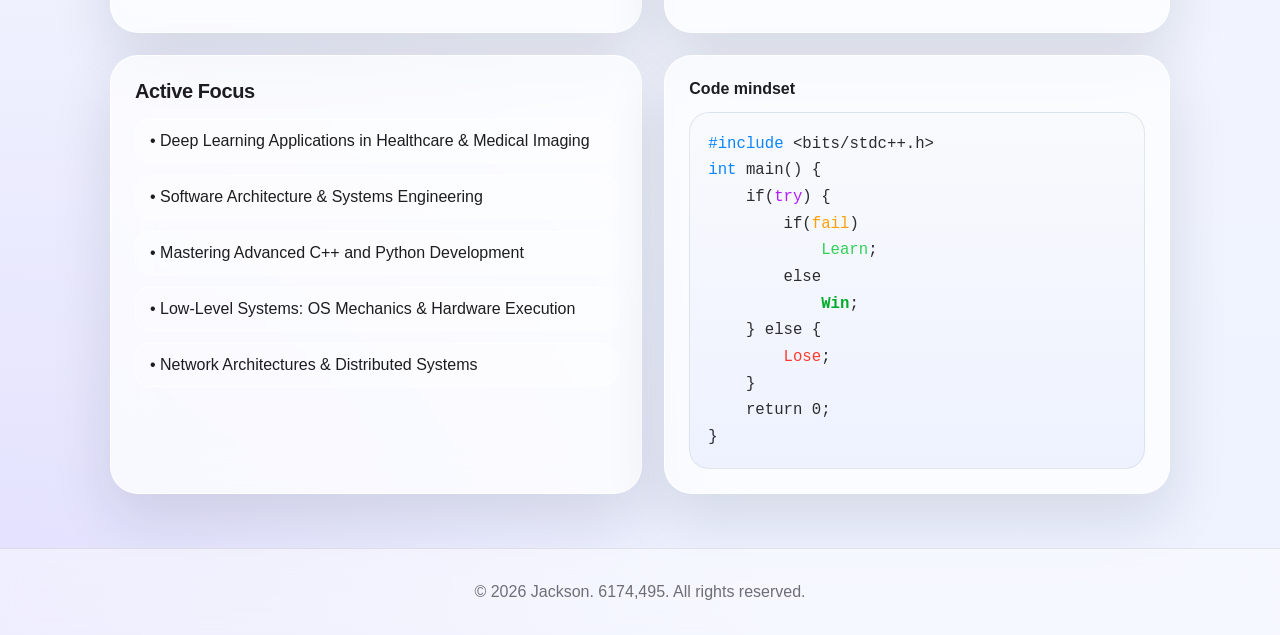
==== commit c84270fc: "add miralab link" ====
--- a/index.html
+++ b/index.html
@@ -4,7 +4,7 @@
     <meta charset="UTF-8">
     <meta name="viewport" content="width=device-width, initial-scale=1.0">
     <title>Profile</title>
-    <link rel="icon" href="photo/kirpy-4.png">
+    <link rel="icon" href="photo/favicon.svg" type="image/svg+xml">
     <link rel="stylesheet" href="css/styles.css">
     <link rel="stylesheet" href="https://cdnjs.cloudflare.com/ajax/libs/font-awesome/6.4.0/css/all.min.css">
 </head>
@@ -59,6 +59,7 @@
                     <a href="notes/Lab_Network_Setup_Guide.pdf"><i class="fa-solid fa-gear"></i><span>Lab Network Setup</span></a>
                     <a href="notes/Lab_SSH_Setup_Guide.pdf"><i class="fa-solid fa-key"></i><span>Lab SSH Setup</span></a>
                     <a href="notes/linux_common_commands.pdf"><i class="fa-solid fa-terminal"></i><span>Linux</span></a>
+                    <a href="notes\A6000_GPU_Architecture.pdf"><i class="fa-solid fa-microchip"></i><span>A6000 GPU Architecture</span></a>
                 </div>
             </details>
         </nav>
@@ -113,7 +114,11 @@
 
                 <div class="lab-text">
                     <p class="eyebrow">Current Research Lab</p>
-                    <h2>MIRA Lab</h2>
+                    <h2>
+                        <a class="lab-link" href="https://miralabnchu.github.io" target="_blank" rel="noopener noreferrer">
+                            MIRA Lab
+                        </a>
+                    </h2>
 
                     <p>
                         Currently conducting research in artificial intelligence, machine learning,
--- a/css/styles.css
+++ b/css/styles.css
@@ -179,8 +179,7 @@
 }
 
 .side-group summary::after{
-    content: "-054";
+    content: "\f054";
     font-family: "Font Awesome 6 Free";
     font-weight: 900;
     font-size: 0.65rem;
@@ -260,6 +259,21 @@
     margin:0 0 12px;
     font-size:2rem;
     letter-spacing:-0.03em;
+}
+
+.lab-link{
+    color:inherit;
+    text-decoration:none;
+    padding-bottom:4px;
+    /* 底線：跟背景一樣的藍→紫漸層 */
+    background:linear-gradient(90deg, rgba(0,113,227,0.5), rgba(139,92,246,0.5)) no-repeat 0 100% / 100% 2px;
+    transition:color .18s ease, background-size .18s ease;
+}
+
+.lab-link:hover,
+.lab-link:focus-visible{
+    color:var(--accent);
+    background-size:100% 4px;
 }
 
 .lab-text p{
